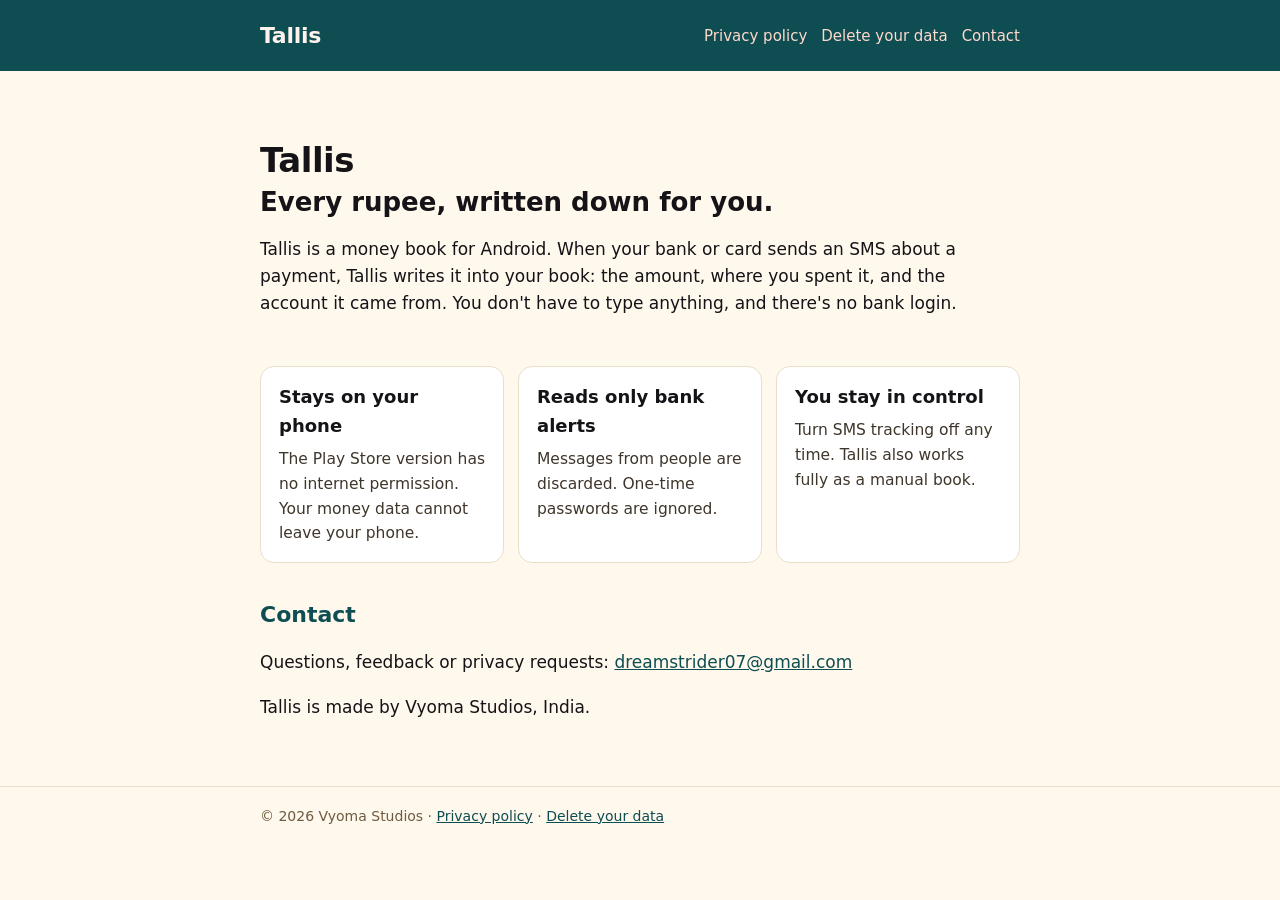
==== index.html @ d3bc6d3a "Tallis public pages: home, privacy policy, delete your data Static pages for Google Play's privacy p" ====
<!doctype html>
<html lang="en-IN">
<head>
  <meta charset="utf-8">
  <meta name="viewport" content="width=device-width, initial-scale=1">
  <title>Tallis: every rupee, written down for you</title>
  <meta name="description" content="Tallis turns your bank and card SMS alerts into a private money book on your phone. No bank login, and your data stays on your phone.">
  <link rel="stylesheet" href="assets/site.css">
</head>
<body>
  <header class="top"><div class="wrap">
    <a class="brand" href="./">Tallis</a>
    <nav><a href="privacy/">Privacy policy</a><a href="delete-data/">Delete your data</a><a href="#contact">Contact</a></nav>
  </div></header>
  <main><div class="wrap">
    <section class="hero">
      <h1>Tallis</h1>
      <p class="tag">Every rupee, written down for you.</p>
      <p>Tallis is a money book for Android. When your bank or card sends an SMS about a payment, Tallis writes it into your book: the amount, where you spent it, and the account it came from. You don't have to type anything, and there's no bank login.</p>
    </section>
    <div class="cards">
      <div class="card"><h3>Stays on your phone</h3><p>The Play Store version has no internet permission. Your money data cannot leave your phone.</p></div>
      <div class="card"><h3>Reads only bank alerts</h3><p>Messages from people are discarded. One-time passwords are ignored.</p></div>
      <div class="card"><h3>You stay in control</h3><p>Turn SMS tracking off any time. Tallis also works fully as a manual book.</p></div>
    </div>
    <h2 id="contact">Contact</h2>
    <p>Questions, feedback or privacy requests: <a href="mailto:dreamstrider07@gmail.com">dreamstrider07@gmail.com</a></p>
    <p>Tallis is made by Vyoma Studios, India.</p>
  </div></main>
  <footer><div class="wrap">© 2026 Vyoma Studios · <a href="privacy/">Privacy policy</a> · <a href="delete-data/">Delete your data</a></div></footer>
</body>
</html>
---- assets/site.css ----
:root {
  --paper: #FFF8EC;
  --ink: #151317;
  --muted: #6E5B41;
  --rule: #EADFCB;
  --teal: #0E4D52;
  --vermilion: #FF4F1F;
  --lemon: #FFE14D;
}
* { box-sizing: border-box; }
html { -webkit-text-size-adjust: 100%; }
body {
  margin: 0;
  background: var(--paper);
  color: var(--ink);
  font: 17px/1.6 system-ui, -apple-system, "Segoe UI", Roboto, "Noto Sans", sans-serif;
}
header.top {
  background: var(--teal);
  color: #FFF3EE;
  padding: 18px 16px;
}
header.top .wrap { display: flex; align-items: center; justify-content: space-between; gap: 12px; flex-wrap: wrap; }
header.top a.brand { color: #FFF3EE; text-decoration: none; font-weight: 800; font-size: 22px; letter-spacing: -0.3px; }
header.top nav a { color: #FFD9CC; text-decoration: none; margin-left: 14px; font-size: 15px; }
header.top nav a:hover, header.top nav a:focus { text-decoration: underline; }
.wrap { max-width: 760px; margin: 0 auto; }
main { padding: 28px 16px 48px; }
h1 { font-size: 34px; line-height: 1.15; margin: 8px 0 6px; letter-spacing: -0.5px; }
h2 { font-size: 22px; margin: 34px 0 8px; color: var(--teal); }
p, li { max-width: 68ch; }
a { color: var(--teal); }
.meta { color: var(--muted); font-size: 15px; margin-bottom: 22px; }
.callout {
  background: #fff;
  border: 1px solid var(--rule);
  border-left: 5px solid var(--vermilion);
  border-radius: 12px;
  padding: 14px 18px;
  margin: 18px 0;
}
blockquote {
  margin: 14px 0;
  padding: 12px 16px;
  background: #fff;
  border-left: 4px solid var(--lemon);
  border-radius: 8px;
}
table { border-collapse: collapse; width: 100%; margin: 12px 0; font-size: 16px; }
th, td { text-align: left; vertical-align: top; padding: 10px 12px; border-bottom: 1px solid var(--rule); }
th { background: #fff; }
.hero { padding: 34px 0 10px; }
.hero .tag { font-size: 26px; font-weight: 700; line-height: 1.25; margin: 0 0 14px; }
.cards { display: grid; grid-template-columns: repeat(auto-fit, minmax(210px, 1fr)); gap: 14px; margin: 22px 0; }
.card { background: #fff; border: 1px solid var(--rule); border-radius: 14px; padding: 16px 18px; }
.card h3 { margin: 0 0 6px; font-size: 18px; }
.card p { margin: 0; color: #3F362B; font-size: 15.5px; }
footer { border-top: 1px solid var(--rule); padding: 18px 16px 30px; color: var(--muted); font-size: 14px; }
@media (max-width: 480px) {
  h1 { font-size: 28px; }
  .hero .tag { font-size: 22px; }
  header.top nav a { margin: 0 14px 0 0; }
}
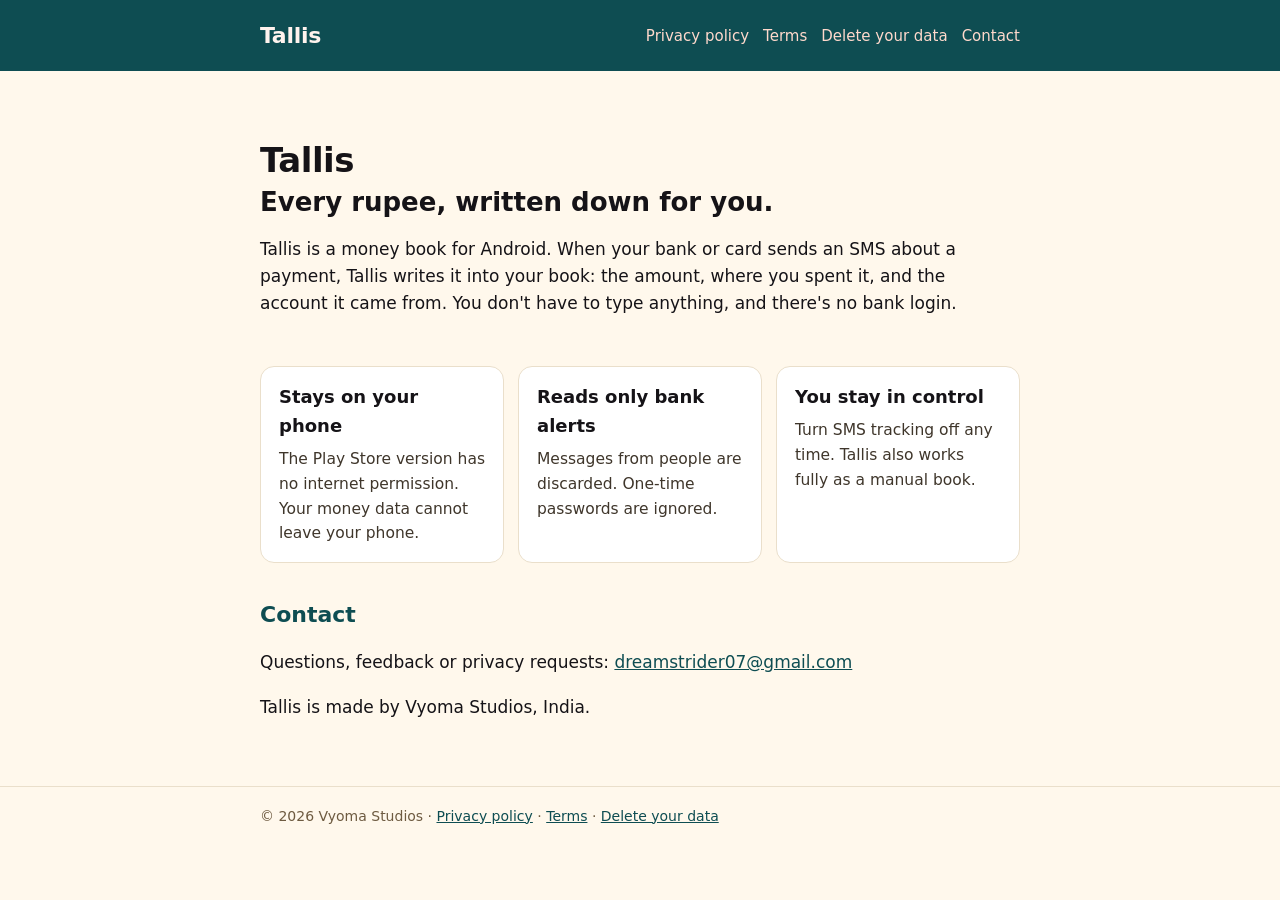
==== commit 0335f7b7: "Add terms of service and link it from every page Covers what Tallis is and is not, accuracy, Tallis " ====
--- a/index.html
+++ b/index.html
@@ -10,7 +10,7 @@
 <body>
   <header class="top"><div class="wrap">
     <a class="brand" href="./">Tallis</a>
-    <nav><a href="privacy/">Privacy policy</a><a href="delete-data/">Delete your data</a><a href="#contact">Contact</a></nav>
+    <nav><a href="privacy/">Privacy policy</a><a href="terms/">Terms</a><a href="delete-data/">Delete your data</a><a href="#contact">Contact</a></nav>
   </div></header>
   <main><div class="wrap">
     <section class="hero">
@@ -27,6 +27,6 @@
     <p>Questions, feedback or privacy requests: <a href="mailto:dreamstrider07@gmail.com">dreamstrider07@gmail.com</a></p>
     <p>Tallis is made by Vyoma Studios, India.</p>
   </div></main>
-  <footer><div class="wrap">© 2026 Vyoma Studios · <a href="privacy/">Privacy policy</a> · <a href="delete-data/">Delete your data</a></div></footer>
+  <footer><div class="wrap">© 2026 Vyoma Studios · <a href="privacy/">Privacy policy</a> · <a href="terms/">Terms</a> · <a href="delete-data/">Delete your data</a></div></footer>
 </body>
 </html>
